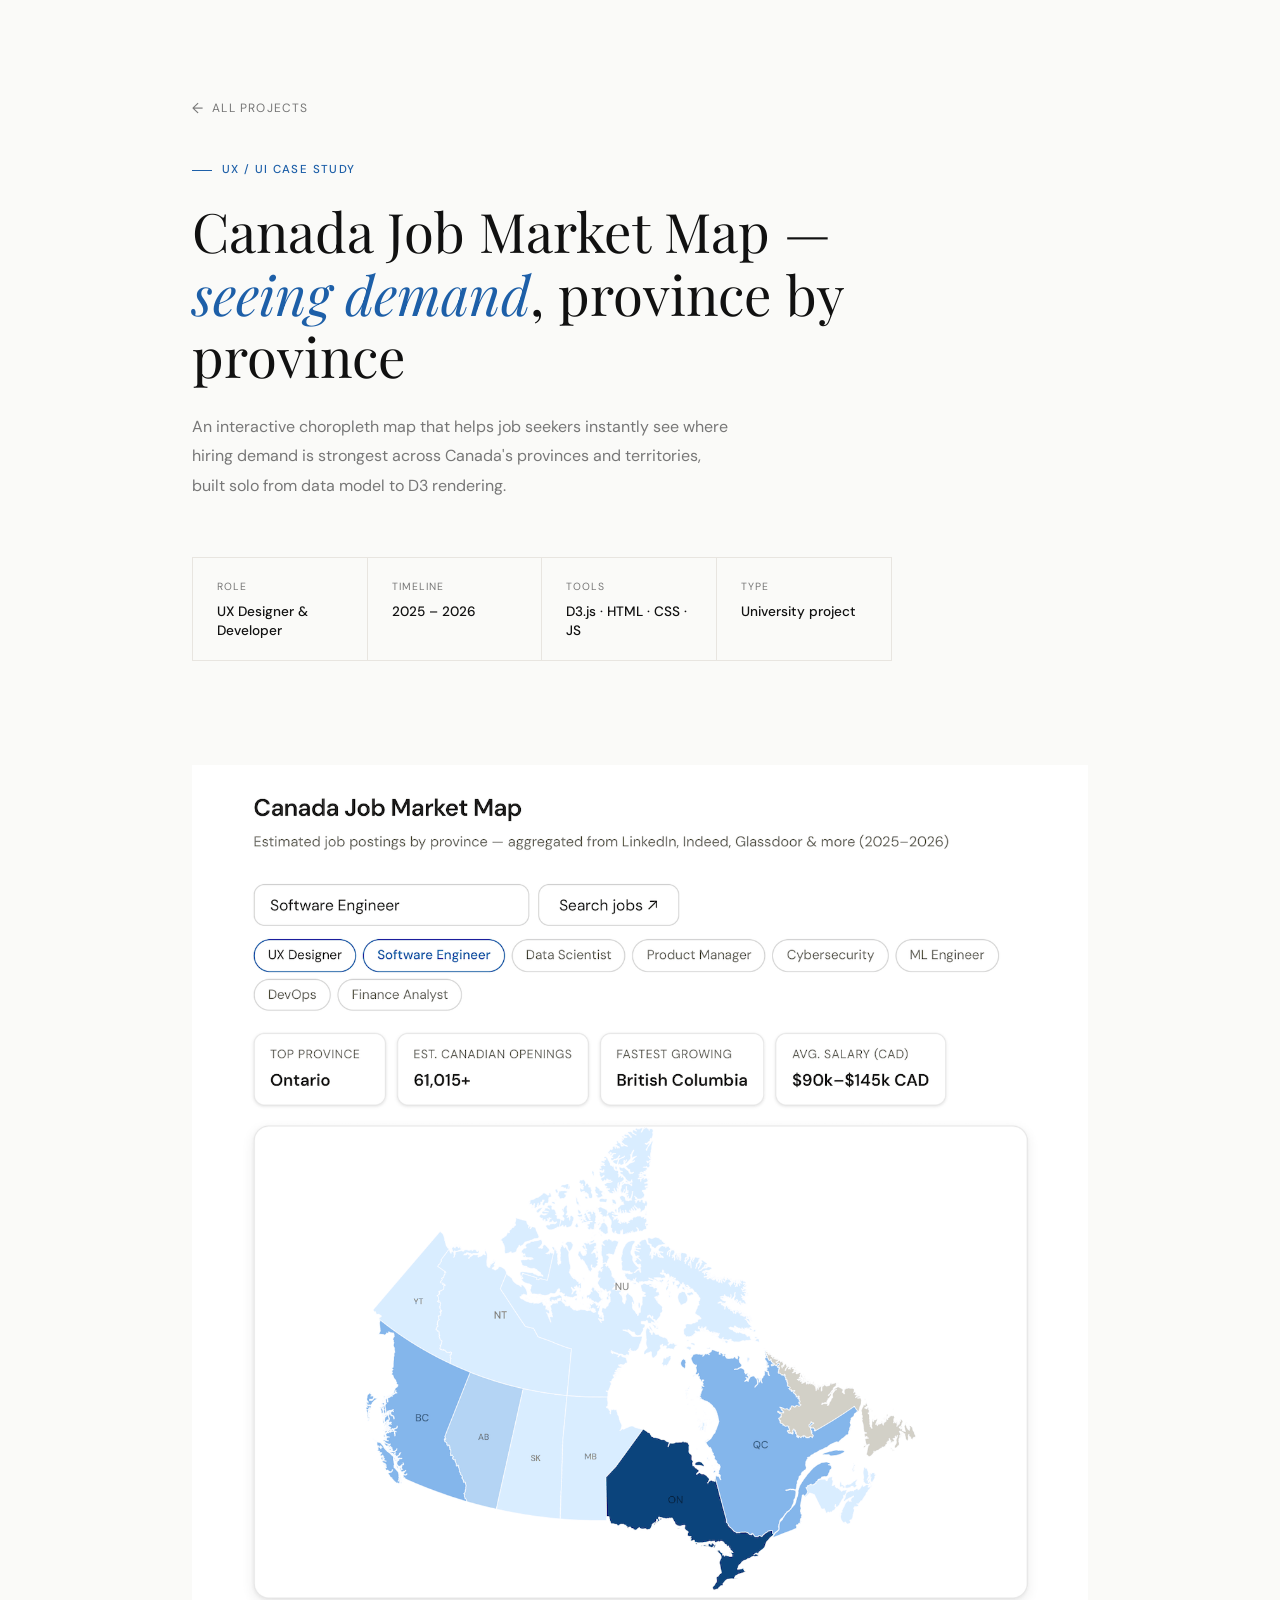
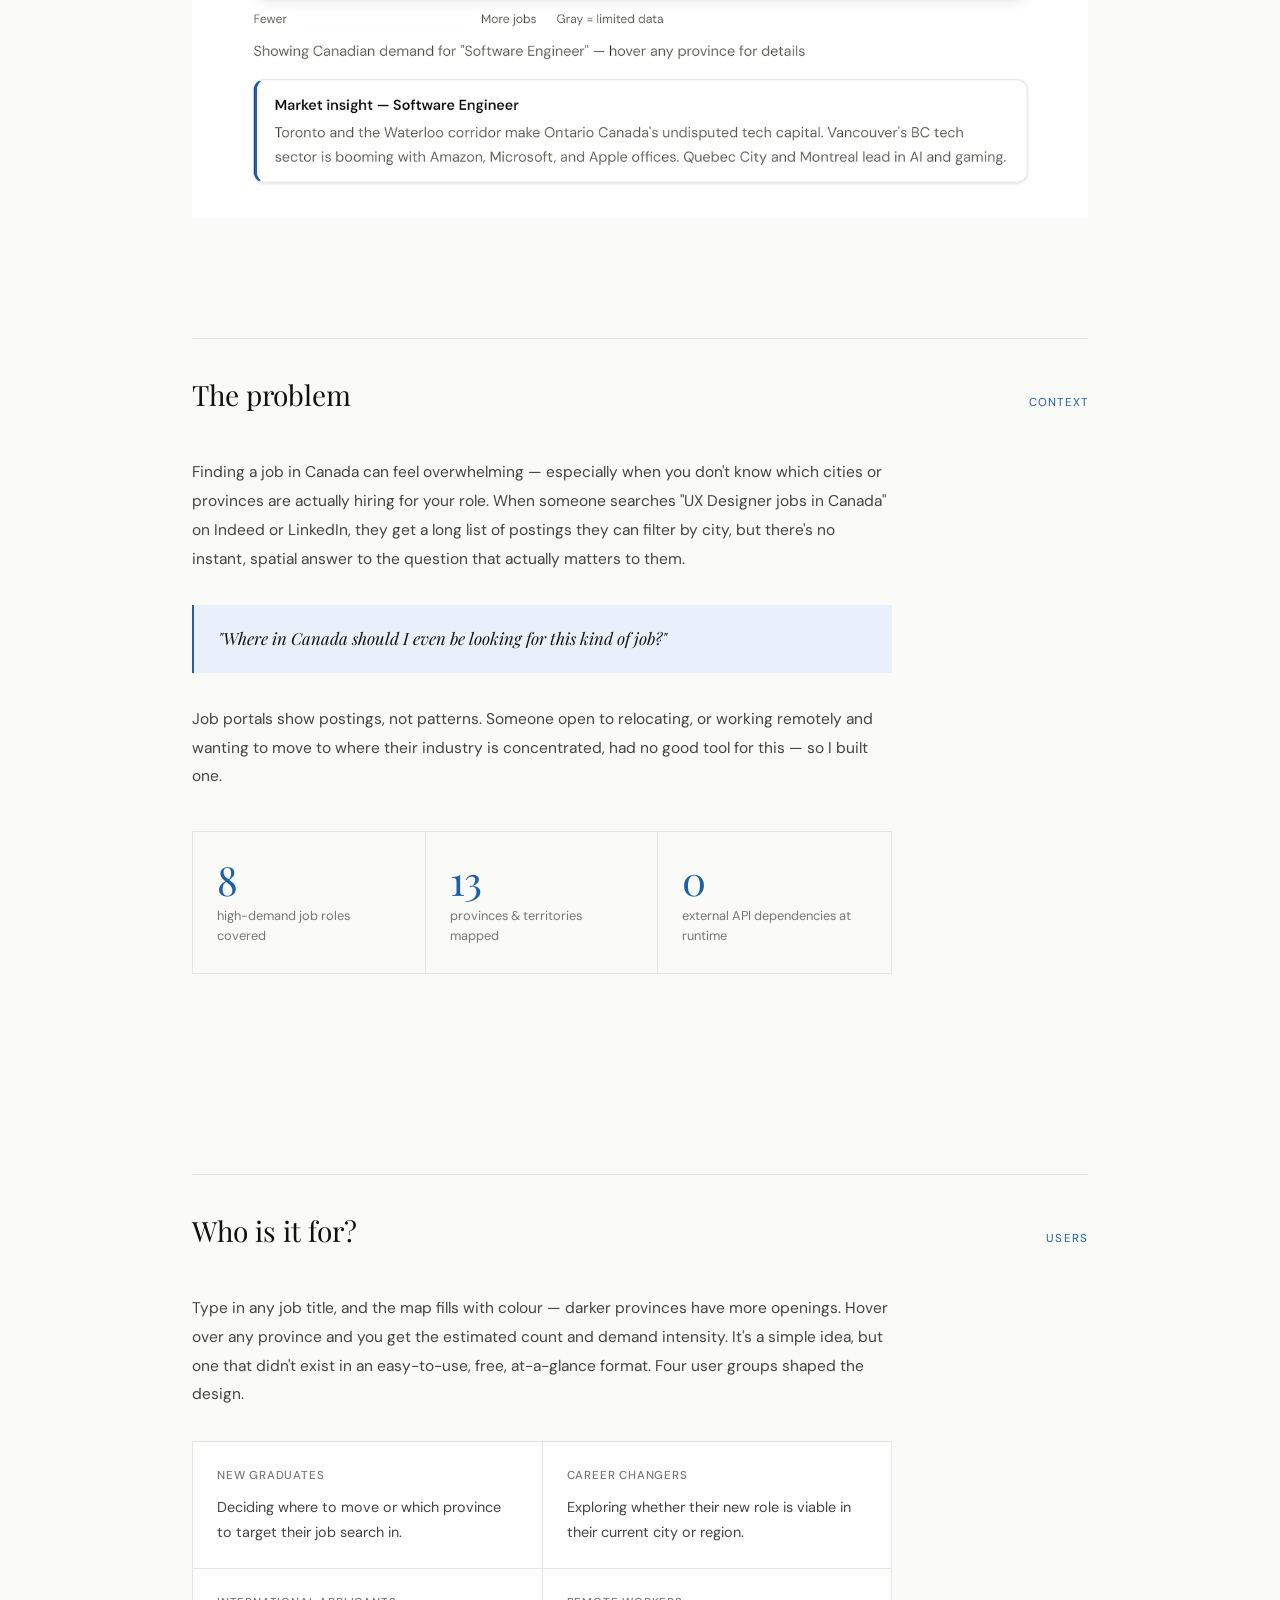
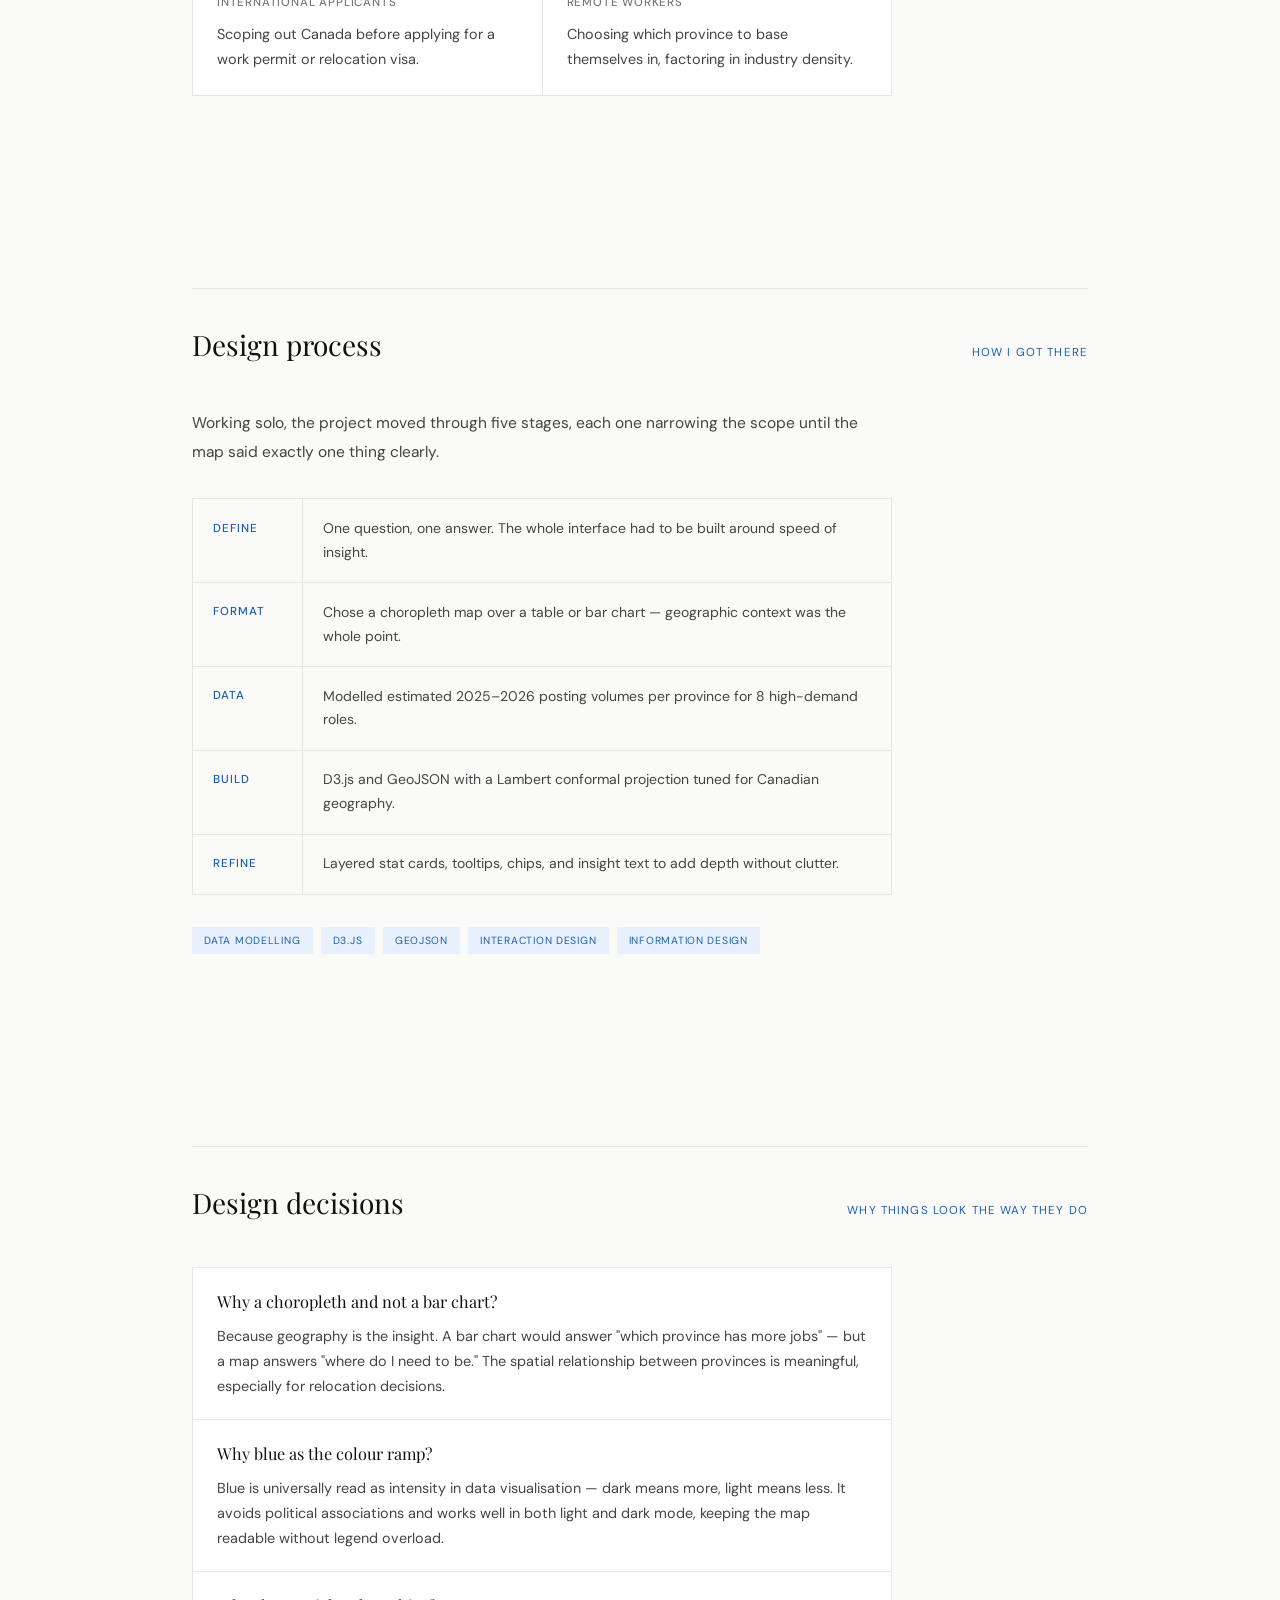
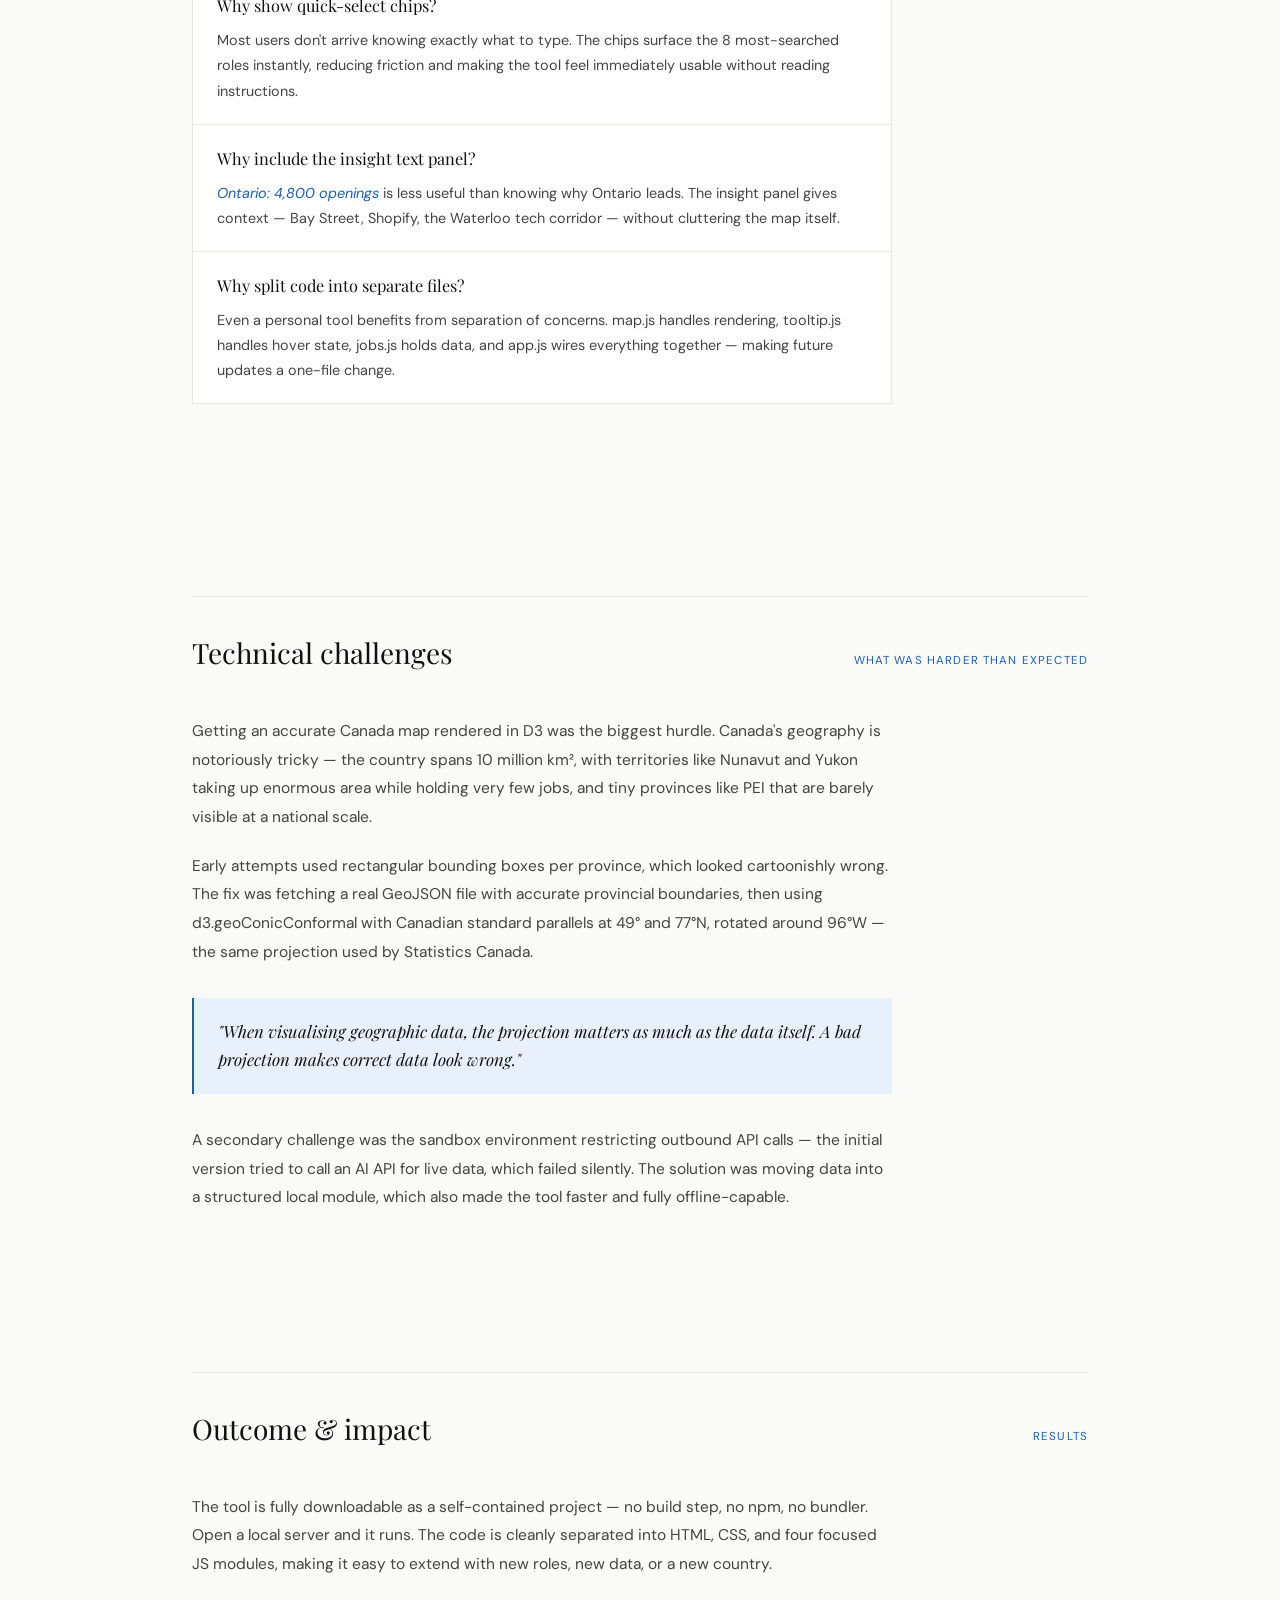
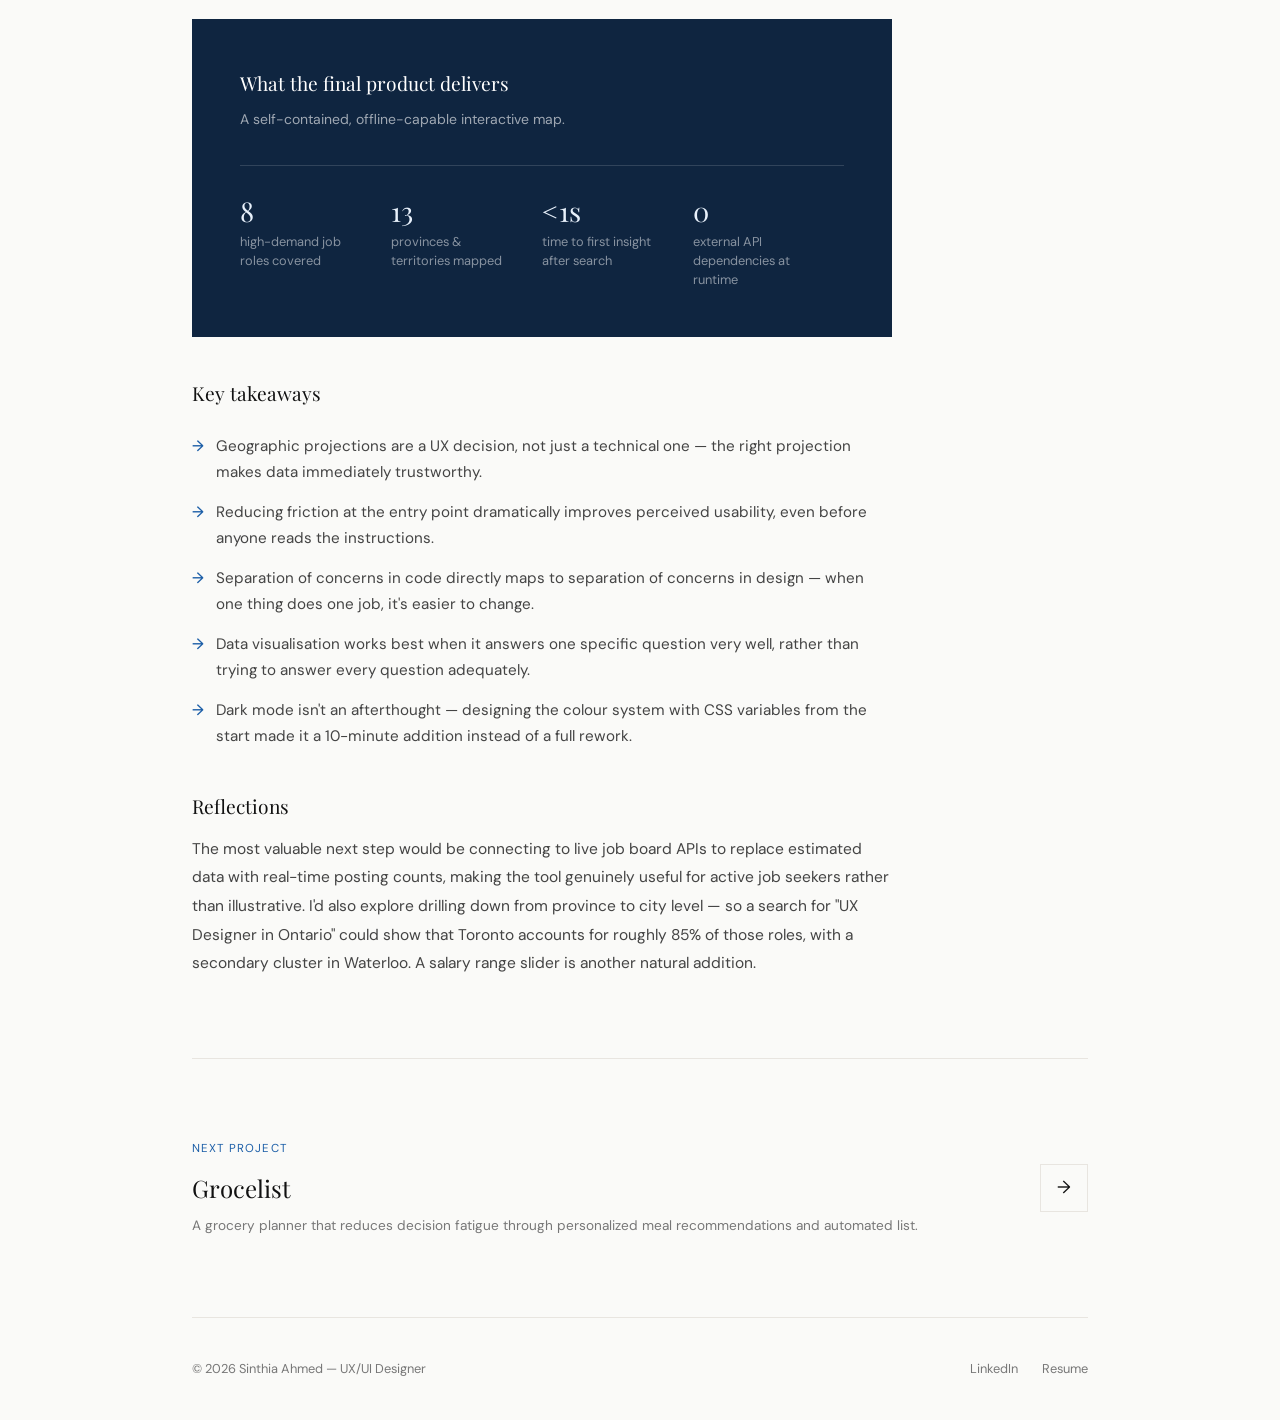
==== projects/jobViz/canada-job-map-case-study.html @ b506d843 "portfolio final touches" ====
<!DOCTYPE html>
<html lang="en">
<head>
  <meta charset="UTF-8" />
  <meta name="viewport" content="width=device-width, initial-scale=1.0" />
  <title>Case Study — Canada Job Market Map</title>
  <meta name="description" content="UX/UI case study by Sinthia Ahmed — Canada Job Market Map, an interactive choropleth that helps job seekers visualise hiring demand by province." />
  <link rel="preconnect" href="https://fonts.googleapis.com" />
  <link rel="preconnect" href="https://fonts.gstatic.com" crossorigin />
  <link href="https://fonts.googleapis.com/css2?family=Playfair+Display:ital,wght@0,400;0,500;1,400&family=DM+Sans:wght@300;400;500&display=swap" rel="stylesheet" />
  <style>
    *, *::before, *::after { margin: 0; padding: 0; box-sizing: border-box; }

    :root {
      --text:       #111111;
      --text-muted: #777777;
      --border:     #e8e5e0;
      --bg:         #fafaf8;
      --card:       #ffffff;
      --warm-1:     #ede9e2;
      --warm-2:     #f4f1ec;
      --accent:     #1d5fa8;
      --accent-soft:#e8f1fb;
      --serif:      'Playfair Display', Georgia, serif;
      --sans:       'DM Sans', sans-serif;
      --col:        700px;
    }

    html { scroll-behavior: smooth; }

    body {
      font-family: var(--sans);
      background: var(--bg);
      color: var(--text);
      font-size: 15px;
      line-height: 1.7;
      -webkit-font-smoothing: antialiased;
    }

    .site {
      max-width: 960px;
      margin: 0 auto;
      padding: 0 2rem;
    }

    /* ── NAV ── */
    nav {
      display: flex;
      justify-content: space-between;
      align-items: center;
      padding: 2rem 0;
      border-bottom: 1px solid var(--border);
      position: sticky;
      top: 0;
      background: var(--bg);
      z-index: 100;
    }

    .logo {
      display: flex;
      align-items: center;
      gap: 0.5rem;
      text-decoration: none;
      color: var(--text);
      font-family: var(--serif);
      font-size: 1.05rem;
    }

    .logo .dot { width: 7px; height: 7px; border-radius: 50%; background: var(--accent); display: inline-block; }
    .logo:hover { opacity: 0.75; }

    .nav-links {
      display: flex;
      gap: 2rem;
      list-style: none;
    }

    .nav-links a {
      color: var(--text-muted);
      text-decoration: none;
      font-size: 0.8rem;
      letter-spacing: 0.06em;
      text-transform: uppercase;
      transition: color 0.2s;
    }

    .nav-links a:hover { color: var(--accent); }

    /* ── HERO ── */
    .cs-hero {
      padding: 6rem 0 4rem;
      max-width: var(--col);
      opacity: 0;
      transform: translateY(20px);
      animation: fadeUp 0.8s ease forwards 0.1s;
    }

    .back-link {
      display: inline-flex;
      align-items: center;
      gap: 0.5rem;
      font-size: 0.75rem;
      text-transform: uppercase;
      letter-spacing: 0.1em;
      color: var(--text-muted);
      text-decoration: none;
      margin-bottom: 2.5rem;
      transition: color 0.2s;
    }

    .back-link:hover { color: var(--accent); }
    .back-link::before { content: '←'; font-size: 0.9rem; }

    .hero-eyebrow {
      font-size: 0.72rem;
      text-transform: uppercase;
      letter-spacing: 0.12em;
      color: var(--accent);
      font-weight: 500;
      margin-bottom: 1.25rem;
      display: flex;
      align-items: center;
      gap: 0.6rem;
    }

    .hero-eyebrow::before {
      content: '';
      display: inline-block;
      width: 20px;
      height: 1px;
      background: var(--accent);
    }

    .cs-hero h1 {
      font-family: var(--serif);
      font-size: clamp(2.4rem, 5vw, 3.4rem);
      font-weight: 400;
      line-height: 1.15;
      margin-bottom: 1.5rem;
    }

    .cs-hero h1 em {
      font-style: italic;
      color: var(--accent);
    }

    .cs-hero .hero-desc {
      color: var(--text-muted);
      font-size: 1rem;
      max-width: 540px;
      line-height: 1.85;
      margin-bottom: 2.5rem;
    }

    /* ── META ROW ── */
    .meta-row {
      display: grid;
      grid-template-columns: repeat(4, 1fr);
      gap: 0;
      border: 1px solid var(--border);
      margin: 3.5rem 0 0;
    }

    .meta-cell {
      padding: 1.25rem 1.5rem;
      border-right: 1px solid var(--border);
    }

    .meta-cell:last-child { border-right: none; }

    .meta-label {
      font-size: 0.65rem;
      text-transform: uppercase;
      letter-spacing: 0.1em;
      color: var(--text-muted);
      margin-bottom: 0.4rem;
    }

    .meta-value {
      font-size: 0.85rem;
      font-weight: 500;
      color: var(--text);
      line-height: 1.4;
    }

    /* ── IMAGE SLOTS ── */
    .img-full {
      width: 100%;
      background: var(--warm-1);
      margin: 2.5rem 0;
      overflow: hidden;
      display: flex;
      align-items: center;
      justify-content: center;
    }

    .img-full img { width: 100%; height: auto; display: block; }

    .img-slot {
      width: 100%;
      background: var(--warm-1);
      display: flex;
      align-items: center;
      justify-content: center;
      min-height: 200px;
      position: relative;
      overflow: hidden;
    }

    .img-slot img {
      width: 100%;
      height: auto;
      display: block;
      object-fit: cover;
    }
    
    /* ── SECTION STRUCTURE ── */
    .cs-section { padding: 5rem 0; }

    .section-header {
      display: flex;
      justify-content: space-between;
      align-items: baseline;
      border-top: 1px solid var(--border);
      padding-top: 2rem;
      margin-bottom: 2.5rem;
    }

    .section-header h2 {
      font-family: var(--serif);
      font-size: 1.75rem;
      font-weight: 400;
    }

    .section-header span {
      font-size: 0.72rem;
      text-transform: uppercase;
      letter-spacing: 0.1em;
      color: var(--accent);
    }

    .body-col { max-width: var(--col); }

    .body-col p {
      color: #444;
      margin-bottom: 1.25rem;
      font-size: 0.97rem;
      line-height: 1.85;
    }

    .body-col p:last-child { margin-bottom: 0; }

    h3 {
      font-family: var(--serif);
      font-size: 1.2rem;
      font-weight: 400;
      margin: 2.5rem 0 0.75rem;
    }

    /* ── CALLOUT ── */
    .callout {
      border-left: 2px solid var(--accent);
      padding: 1.25rem 1.5rem;
      margin: 2rem 0;
      background: var(--accent-soft);
    }

    .callout p {
      font-family: var(--serif);
      font-style: italic;
      font-size: 1.05rem;
      color: var(--text);
      margin: 0;
      line-height: 1.65;
    }

    /* ── STAT ROW ── */
    .stat-row {
      display: grid;
      grid-template-columns: repeat(3, 1fr);
      border: 1px solid var(--border);
      margin: 2.5rem 0;
    }

    .stat-cell {
      padding: 1.75rem 1.5rem;
      border-right: 1px solid var(--border);
    }

    .stat-cell:last-child { border-right: none; }

    .stat-number {
      font-family: var(--serif);
      font-size: 2.5rem;
      font-weight: 400;
      line-height: 1;
      margin-bottom: 0.4rem;
      color: var(--accent);
    }

    .stat-desc {
      font-size: 0.8rem;
      color: var(--text-muted);
      line-height: 1.5;
    }

    /* ── TAGS ── */
    .tag-list {
      display: flex;
      flex-wrap: wrap;
      gap: 0.5rem;
      margin: 1.25rem 0 2rem;
    }

    .tag {
      font-size: 0.65rem;
      text-transform: uppercase;
      letter-spacing: 0.07em;
      color: var(--accent);
      border: 1px solid var(--accent-soft);
      background: var(--accent-soft);
      padding: 0.25rem 0.7rem;
    }

    /* ── TWO COLUMN GRID (users) ── */
    .two-col-grid {
      display: grid;
      grid-template-columns: 1fr 1fr;
      gap: 1px;
      background: var(--border);
      border: 1px solid var(--border);
      margin: 2rem 0;
    }
    .two-col-cell {
      background: var(--card);
      padding: 1.5rem;
    }
    .two-col-cell h4 {
      font-size: 0.72rem;
      font-weight: 500;
      letter-spacing: 0.07em;
      text-transform: uppercase;
      color: var(--text-muted);
      margin-bottom: 0.6rem;
    }
    .two-col-cell p {
      font-size: 0.9rem;
      color: #444;
      margin: 0;
      line-height: 1.7;
    }

    /* ── PROCESS TABLE ── */
    .process-table {
      width: 100%;
      border: 1px solid var(--border);
      border-collapse: collapse;
      margin: 2rem 0;
      font-size: 0.875rem;
    }

    .process-table tr { border-bottom: 1px solid var(--border); }
    .process-table tr:last-child { border-bottom: none; }

    .process-table td {
      padding: 1.1rem 1.25rem;
      vertical-align: top;
    }

    .process-table td:first-child {
      width: 110px;
      color: var(--accent);
      font-weight: 500;
      font-size: 0.72rem;
      text-transform: uppercase;
      letter-spacing: 0.08em;
      border-right: 1px solid var(--border);
      white-space: nowrap;
      padding-top: 1.2rem;
    }

    .process-table td:last-child { color: #444; line-height: 1.7; }

    /* ── DECISION LIST ── */
    .decisions {
      display: flex;
      flex-direction: column;
      gap: 1px;
      background: var(--border);
      border: 1px solid var(--border);
      margin: 2rem 0;
    }
    .decision {
      background: var(--card);
      padding: 1.25rem 1.5rem;
    }
    .decision-q {
      font-family: var(--serif);
      font-size: 1.02rem;
      color: var(--text);
      margin-bottom: 0.5rem;
    }
    .decision-a {
      font-size: 0.9rem;
      color: #444;
      line-height: 1.75;
    }
    .decision-a em { color: var(--accent); font-style: italic; }

    /* ── OUTCOME BAND ── */
    .outcome-band {
      background: #0f2540;
      color: #fff;
      padding: 3rem;
      margin: 2.5rem 0;
    }

    .outcome-band h3 {
      font-family: var(--serif);
      font-size: 1.2rem;
      font-weight: 400;
      color: #fff;
      margin: 0 0 0.5rem;
    }

    .outcome-band p { color: rgba(255,255,255,0.6); font-size: 0.875rem; margin: 0 0 2rem; }

    .outcome-stats {
      display: grid;
      grid-template-columns: repeat(4, 1fr);
      gap: 0;
      border-top: 1px solid rgba(255,255,255,0.14);
      padding-top: 2rem;
    }

    .outcome-stat { padding-right: 2rem; }

    .outcome-stat .stat-number { color: var(--accent-soft); font-size: 1.7rem; }
    .outcome-stat .stat-desc { color: rgba(255,255,255,0.5); }

    /* ── LEARNINGS LIST ── */
    .learnings-list {
      list-style: none;
      margin: 1.5rem 0;
      display: flex;
      flex-direction: column;
      gap: 0.9rem;
    }
    .learnings-list li {
      display: flex;
      gap: 0.75rem;
      align-items: flex-start;
      font-size: 0.95rem;
      color: #444;
      line-height: 1.7;
    }
    .learnings-list li::before {
      content: '→';
      color: var(--accent);
      font-weight: 500;
      flex-shrink: 0;
    }

    /* ── NEXT PROJECT ── */
    .next-project {
      padding: 5rem 0;
      border-top: 1px solid var(--border);
      display: flex;
      justify-content: space-between;
      align-items: center;
    }

    .next-project .label {
      font-size: 0.72rem;
      text-transform: uppercase;
      letter-spacing: 0.1em;
      color: var(--accent);
      margin-bottom: 0.6rem;
    }

    .next-project h2 {
      font-family: var(--serif);
      font-size: 1.5rem;
      font-weight: 400;
      margin-bottom: 0.3rem;
    }

    .next-project p { font-size: 0.85rem; color: var(--text-muted); }

    .next-arrow {
      flex-shrink: 0;
      width: 48px;
      height: 48px;
      border: 1px solid var(--border);
      display: flex;
      align-items: center;
      justify-content: center;
      text-decoration: none;
      color: var(--text);
      font-size: 1.1rem;
      transition: border-color 0.2s, background 0.2s, color 0.2s;
      margin-left: 2rem;
    }

    .next-arrow:hover { border-color: var(--accent); background: var(--accent); color: #fff; }

    /* ── FOOTER ── */
    footer {
      border-top: 1px solid var(--border);
      padding: 2.5rem 0;
      display: flex;
      justify-content: space-between;
      align-items: center;
    }

    footer p { font-size: 0.8rem; color: var(--text-muted); }

    .footer-links { display: flex; gap: 1.5rem; }

    .footer-links a {
      font-size: 0.8rem;
      color: var(--text-muted);
      text-decoration: none;
      transition: color 0.2s;
    }

    .footer-links a:hover { color: var(--accent); }

    /* ── ANIMATIONS ── */
    @keyframes fadeUp {
      to { opacity: 1; transform: translateY(0); }
    }

    .fade-in {
      opacity: 0;
      transform: translateY(16px);
      transition: opacity 0.6s ease, transform 0.6s ease;
    }

    .fade-in.visible { opacity: 1; transform: translateY(0); }

    /* ── RESPONSIVE ── */
    @media (max-width: 720px) {
      .meta-row { grid-template-columns: 1fr 1fr; }
      .meta-cell { border-bottom: 1px solid var(--border); }
      .stat-row { grid-template-columns: 1fr; }
      .stat-cell { border-right: none; border-bottom: 1px solid var(--border); }
      .two-col-grid { grid-template-columns: 1fr; }
      .decision { padding: 1.25rem; }
      .outcome-stats { grid-template-columns: 1fr 1fr; gap: 1.5rem; }
      .next-project { flex-direction: column; align-items: flex-start; gap: 2rem; }
      footer { flex-direction: column; gap: 1rem; text-align: center; }
      .outcome-band { padding: 2rem 1.5rem; }
    }

    @media (prefers-reduced-motion: reduce) {
      *, .fade-in { transition: none !important; animation: none !important; opacity: 1 !important; transform: none !important; }
    }
  </style>
</head>
<body>

<div class="site">

  <!-- ── NAV ──
    <a href="index.html" class="logo"><span class="dot"></span>Sinthia Ahmed</a>
    <ul class="nav-links">
      <li><a href="index.html#work">Work</a></li>
      <li><a href="index.html#about">About</a></li>
      <li><a href="index.html#skills">Skills</a></li>
      <li><a href="index.html#contact">Contact</a></li>
    </ul>
  </nav> -->

  <!-- ── HERO ── -->
  <div class="cs-hero">
    <a href="../../index.html#work" class="back-link">All projects</a>
    <div class="hero-eyebrow">UX / UI Case Study</div>
    <h1>Canada Job Market Map — <em>seeing demand</em>, province by province</h1>
    <p class="hero-desc">An interactive choropleth map that helps job seekers instantly see where hiring demand is strongest across Canada's provinces and territories, built solo from data model to D3 rendering.</p>

    <div class="meta-row">
      <div class="meta-cell">
        <div class="meta-label">Role</div>
        <div class="meta-value">UX Designer &amp; Developer</div>
      </div>
      <div class="meta-cell">
        <div class="meta-label">Timeline</div>
        <div class="meta-value">2025 – 2026</div>
      </div>
      <div class="meta-cell">
        <div class="meta-label">Tools</div>
        <div class="meta-value">D3.js · HTML · CSS · JS</div>
      </div>
      <div class="meta-cell">
        <div class="meta-label">Type</div>
        <div class="meta-value">University project</div>
      </div>
    </div>
  </div>

  <!-- ── HERO ── -->
  <div class="img-full">
    <div>
        <div class="img-slot">
          <img src="image/jobviz.png" alt="Responsive design" />
        </div>
        <!-- <p class="img-caption"></p> -->
      </div>
  </div>

  <!-- ── OVERVIEW / PROBLEM ── -->
  <section class="cs-section">
    <div class="section-header fade-in">
      <h2>The problem</h2>
      <span>Context</span>
    </div>

    <div class="body-col fade-in">
      <p>Finding a job in Canada can feel overwhelming — especially when you don't know which cities or provinces are actually hiring for your role. When someone searches "UX Designer jobs in Canada" on Indeed or LinkedIn, they get a long list of postings they can filter by city, but there's no instant, spatial answer to the question that actually matters to them.</p>

      <div class="callout">
        <p>"Where in Canada should I even be looking for this kind of job?"</p>
      </div>

      <p>Job portals show postings, not patterns. Someone open to relocating, or working remotely and wanting to move to where their industry is concentrated, had no good tool for this — so I built one.</p>

      <div class="stat-row fade-in">
        <div class="stat-cell">
          <div class="stat-number">8</div>
          <div class="stat-desc">high-demand job roles covered</div>
        </div>
        <div class="stat-cell">
          <div class="stat-number">13</div>
          <div class="stat-desc">provinces &amp; territories mapped</div>
        </div>
        <div class="stat-cell">
          <div class="stat-number">0</div>
          <div class="stat-desc">external API dependencies at runtime</div>
        </div>
      </div>
    </div>
  </section>

  <!-- ── WHO IT'S FOR ── -->
  <section class="cs-section">
    <div class="section-header fade-in">
      <h2>Who is it for?</h2>
      <span>Users</span>
    </div>

    <div class="body-col fade-in">
      <p>Type in any job title, and the map fills with colour — darker provinces have more openings. Hover over any province and you get the estimated count and demand intensity. It's a simple idea, but one that didn't exist in an easy-to-use, free, at-a-glance format. Four user groups shaped the design.</p>

      <div class="two-col-grid fade-in">
        <div class="two-col-cell">
          <h4>New graduates</h4>
          <p>Deciding where to move or which province to target their job search in.</p>
        </div>
        <div class="two-col-cell">
          <h4>Career changers</h4>
          <p>Exploring whether their new role is viable in their current city or region.</p>
        </div>
        <div class="two-col-cell">
          <h4>International applicants</h4>
          <p>Scoping out Canada before applying for a work permit or relocation visa.</p>
        </div>
        <div class="two-col-cell">
          <h4>Remote workers</h4>
          <p>Choosing which province to base themselves in, factoring in industry density.</p>
        </div>
      </div>
    </div>
  </section>

  <!-- ── DESIGN PROCESS ── -->
  <section class="cs-section">
    <div class="section-header fade-in">
      <h2>Design process</h2>
      <span>How I got there</span>
    </div>

    <div class="body-col fade-in">
      <p>Working solo, the project moved through five stages, each one narrowing the scope until the map said exactly one thing clearly.</p>

      <table class="process-table">
        <tr>
          <td>Define</td>
          <td>One question, one answer. The whole interface had to be built around speed of insight.</td>
        </tr>
        <tr>
          <td>Format</td>
          <td>Chose a choropleth map over a table or bar chart — geographic context was the whole point.</td>
        </tr>
        <tr>
          <td>Data</td>
          <td>Modelled estimated 2025–2026 posting volumes per province for 8 high-demand roles.</td>
        </tr>
        <tr>
          <td>Build</td>
          <td>D3.js and GeoJSON with a Lambert conformal projection tuned for Canadian geography.</td>
        </tr>
        <tr>
          <td>Refine</td>
          <td>Layered stat cards, tooltips, chips, and insight text to add depth without clutter.</td>
        </tr>
      </table>

      <div class="tag-list">
        <span class="tag">Data modelling</span>
        <span class="tag">D3.js</span>
        <span class="tag">GeoJSON</span>
        <span class="tag">Interaction design</span>
        <span class="tag">Information design</span>
      </div>
    </div>
  </section>

  <!-- ── DESIGN DECISIONS ── -->
  <section class="cs-section">
    <div class="section-header fade-in">
      <h2>Design decisions</h2>
      <span>Why things look the way they do</span>
    </div>

    <div class="body-col fade-in">
      <div class="decisions">
        <div class="decision">
          <div class="decision-q">Why a choropleth and not a bar chart?</div>
          <div class="decision-a">Because geography is the insight. A bar chart would answer "which province has more jobs" — but a map answers "where do I need to be." The spatial relationship between provinces is meaningful, especially for relocation decisions.</div>
        </div>
        <div class="decision">
          <div class="decision-q">Why blue as the colour ramp?</div>
          <div class="decision-a">Blue is universally read as intensity in data visualisation — dark means more, light means less. It avoids political associations and works well in both light and dark mode, keeping the map readable without legend overload.</div>
        </div>
        <div class="decision">
          <div class="decision-q">Why show quick-select chips?</div>
          <div class="decision-a">Most users don't arrive knowing exactly what to type. The chips surface the 8 most-searched roles instantly, reducing friction and making the tool feel immediately usable without reading instructions.</div>
        </div>
        <div class="decision">
          <div class="decision-q">Why include the insight text panel?</div>
          <div class="decision-a"><em>Ontario: 4,800 openings</em> is less useful than knowing why Ontario leads. The insight panel gives context — Bay Street, Shopify, the Waterloo tech corridor — without cluttering the map itself.</div>
        </div>
        <div class="decision">
          <div class="decision-q">Why split code into separate files?</div>
          <div class="decision-a">Even a personal tool benefits from separation of concerns. map.js handles rendering, tooltip.js handles hover state, jobs.js holds data, and app.js wires everything together — making future updates a one-file change.</div>
        </div>
      </div>
    </div>
  </section>

  <!-- ── TECHNICAL CHALLENGES ── -->
  <section class="cs-section">
    <div class="section-header fade-in">
      <h2>Technical challenges</h2>
      <span>What was harder than expected</span>
    </div>

    <div class="body-col fade-in">
      <p>Getting an accurate Canada map rendered in D3 was the biggest hurdle. Canada's geography is notoriously tricky — the country spans 10 million km², with territories like Nunavut and Yukon taking up enormous area while holding very few jobs, and tiny provinces like PEI that are barely visible at a national scale.</p>

      <p>Early attempts used rectangular bounding boxes per province, which looked cartoonishly wrong. The fix was fetching a real GeoJSON file with accurate provincial boundaries, then using d3.geoConicConformal with Canadian standard parallels at 49° and 77°N, rotated around 96°W — the same projection used by Statistics Canada.</p>

      <div class="callout">
        <p>"When visualising geographic data, the projection matters as much as the data itself. A bad projection makes correct data look wrong."</p>
      </div>

      <p>A secondary challenge was the sandbox environment restricting outbound API calls — the initial version tried to call an AI API for live data, which failed silently. The solution was moving data into a structured local module, which also made the tool faster and fully offline-capable.</p>
    </div>
  </section>

  <!-- ── OUTCOME ── -->
  <section class="cs-section">
    <div class="section-header fade-in">
      <h2>Outcome &amp; impact</h2>
      <span>Results</span>
    </div>

    <div class="body-col fade-in">
      <p>The tool is fully downloadable as a self-contained project — no build step, no npm, no bundler. Open a local server and it runs. The code is cleanly separated into HTML, CSS, and four focused JS modules, making it easy to extend with new roles, new data, or a new country.</p>

      <div class="outcome-band">
        <h3>What the final product delivers</h3>
        <p>A self-contained, offline-capable interactive map.</p>
        <div class="outcome-stats">
          <div class="outcome-stat">
            <div class="stat-number">8</div>
            <div class="stat-desc">high-demand job roles covered</div>
          </div>
          <div class="outcome-stat">
            <div class="stat-number">13</div>
            <div class="stat-desc">provinces &amp; territories mapped</div>
          </div>
          <div class="outcome-stat">
            <div class="stat-number">&lt;1s</div>
            <div class="stat-desc">time to first insight after search</div>
          </div>
          <div class="outcome-stat">
            <div class="stat-number">0</div>
            <div class="stat-desc">external API dependencies at runtime</div>
          </div>
        </div>
      </div>

      <h3>Key takeaways</h3>
      <ul class="learnings-list">
        <li>Geographic projections are a UX decision, not just a technical one — the right projection makes data immediately trustworthy.</li>
        <li>Reducing friction at the entry point dramatically improves perceived usability, even before anyone reads the instructions.</li>
        <li>Separation of concerns in code directly maps to separation of concerns in design — when one thing does one job, it's easier to change.</li>
        <li>Data visualisation works best when it answers one specific question very well, rather than trying to answer every question adequately.</li>
        <li>Dark mode isn't an afterthought — designing the colour system with CSS variables from the start made it a 10-minute addition instead of a full rework.</li>
      </ul>

      <h3>Reflections</h3>
      <p>The most valuable next step would be connecting to live job board APIs to replace estimated data with real-time posting counts, making the tool genuinely useful for active job seekers rather than illustrative. I'd also explore drilling down from province to city level — so a search for "UX Designer in Ontario" could show that Toronto accounts for roughly 85% of those roles, with a secondary cluster in Waterloo. A salary range slider is another natural addition.</p>
    </div>
  </section>

  <!-- ── NEXT PROJECT ── -->
  <div class="next-project fade-in">
    <div>
      <div class="label">Next project</div>
      <h2>Grocelist</h2>
      <p>A grocery planner that reduces decision fatigue through personalized meal recommendations and automated list.</p>
    </div>
    <a href="../grocelist/grocelist-case-study.html" class="next-arrow">→</a>
  </div>

  <!-- FOOTER -->
  <footer>
      <p>&copy; 2026 Sinthia Ahmed &mdash; UX/UI Designer</p>
          <div class="footer-links">
          <a href="https://www.linkedin.com/in/sinthia-ahmed-254bb218a" target="_blank">LinkedIn</a>
          <!-- <a href="https://dribbble.com/yourhandle" target="_blank">Dribbble</a> -->
          <a href="assets/resume/Sinthia Ahmed_Resume2026.pdf" download>Resume</a>
      </div>
  </footer>

</div><!-- /site -->

<script>
  const observer = new IntersectionObserver((entries) => {
    entries.forEach(entry => {
      if (entry.isIntersecting) {
        entry.target.classList.add('visible');
        observer.unobserve(entry.target);
      }
    });
  }, { threshold: 0.08 });

  document.querySelectorAll('.fade-in').forEach(el => observer.observe(el));

  document.querySelectorAll('a[href^="#"]').forEach(link => {
    link.addEventListener('click', e => {
      const target = document.querySelector(link.getAttribute('href'));
      if (target) { e.preventDefault(); target.scrollIntoView({ behavior: 'smooth', block: 'start' }); }
    });
  });
</script>

</body>
</html>
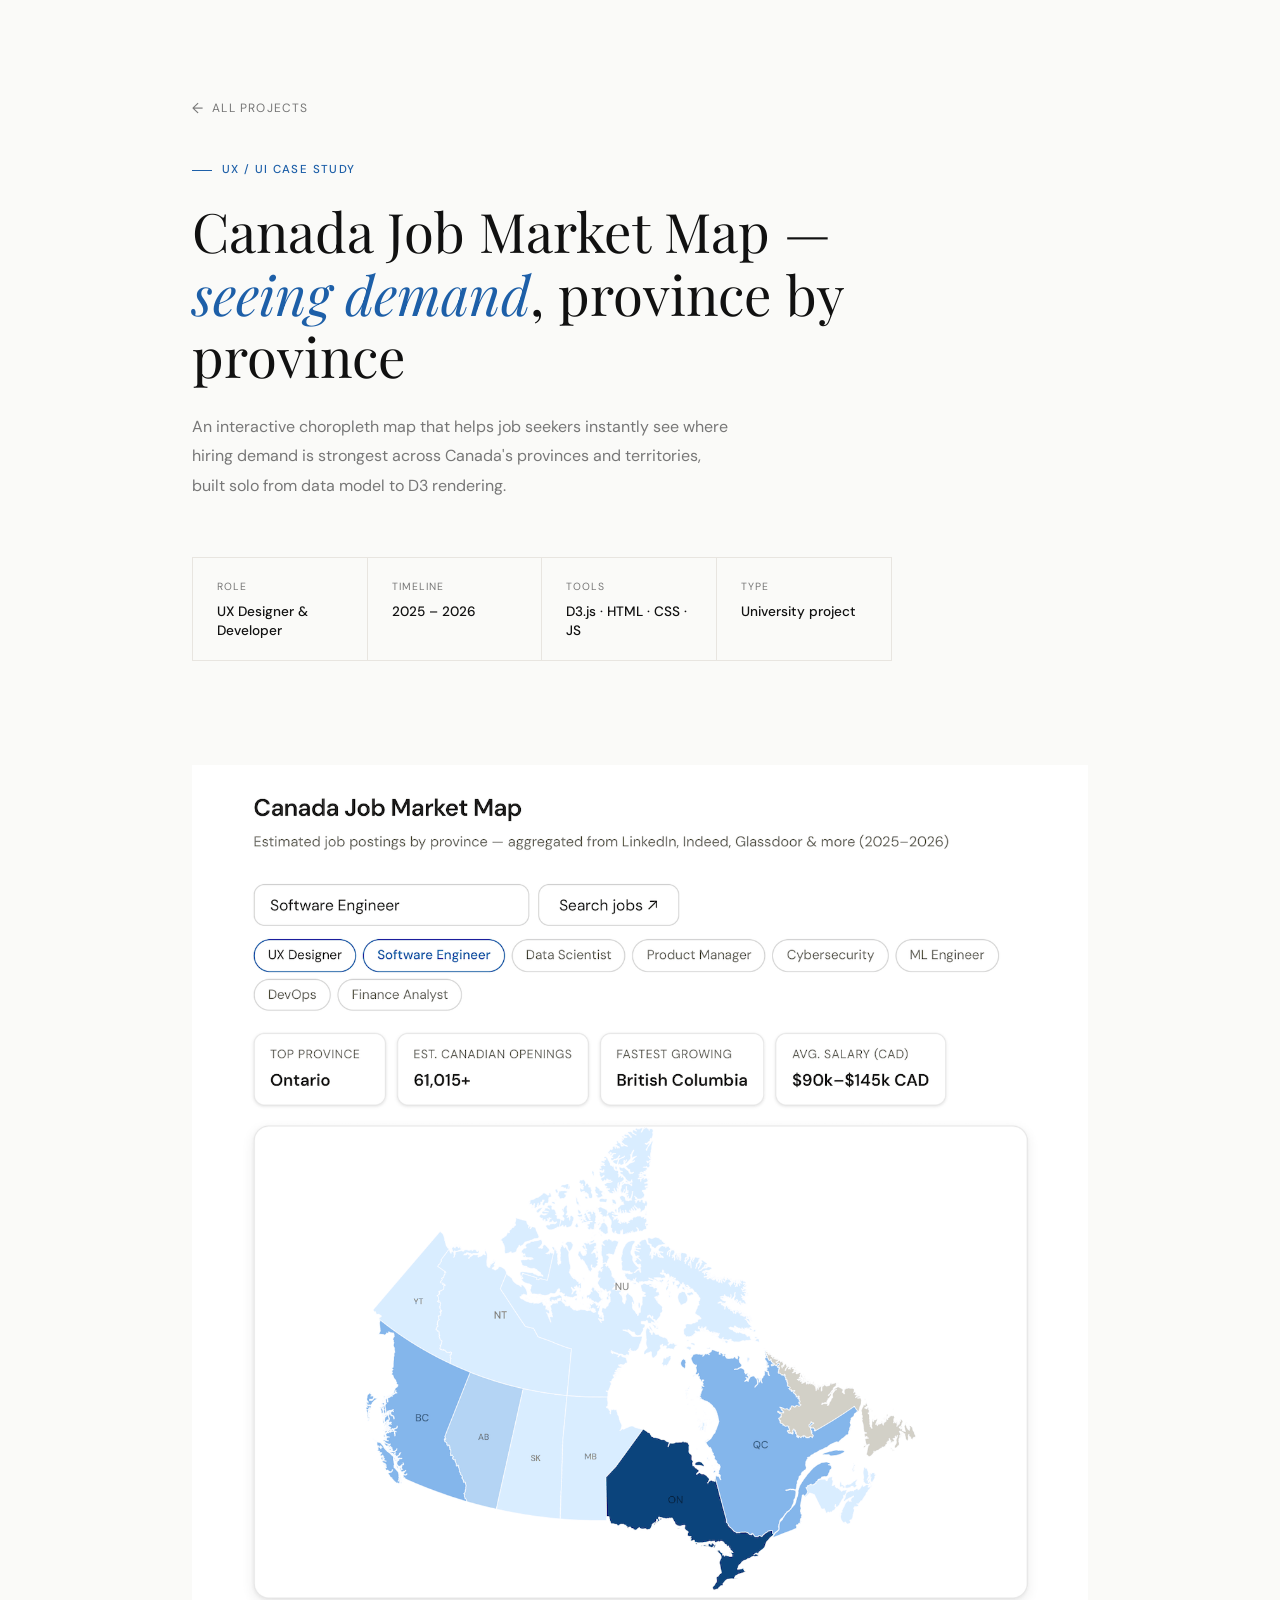
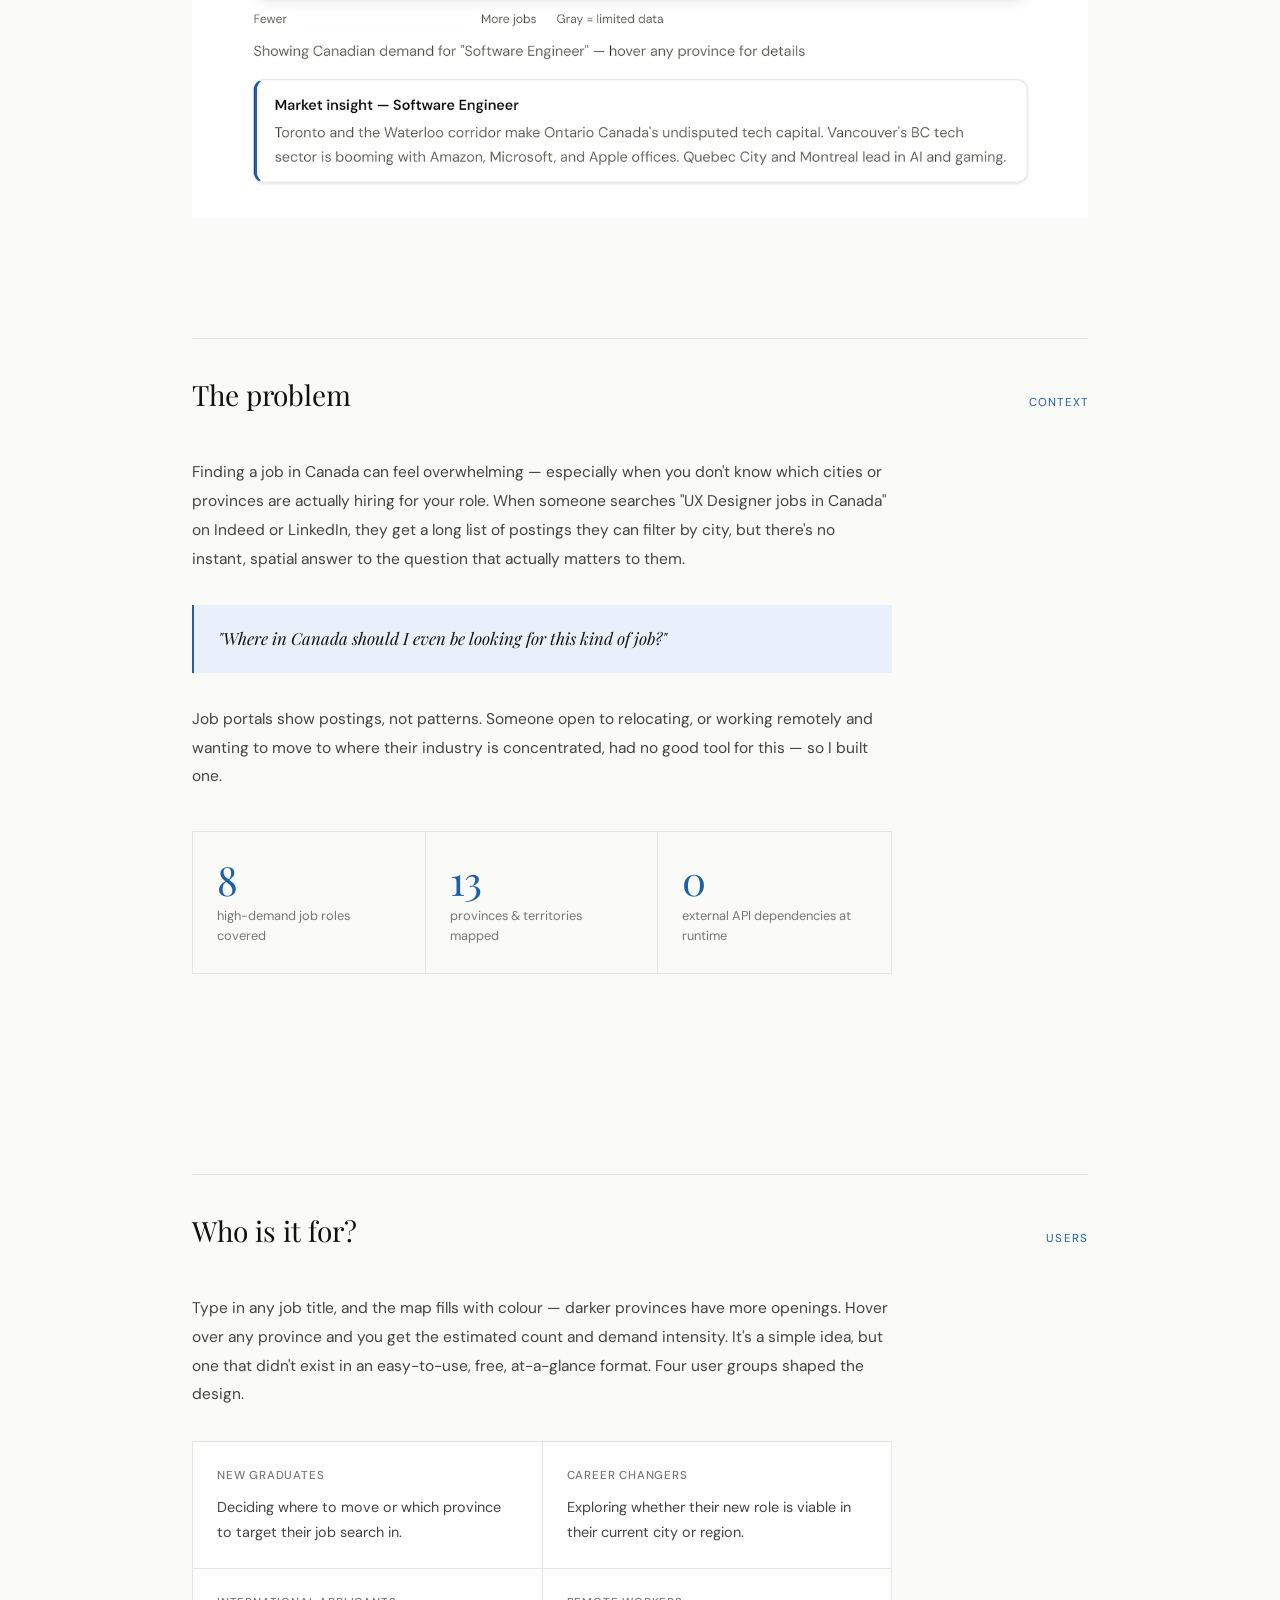
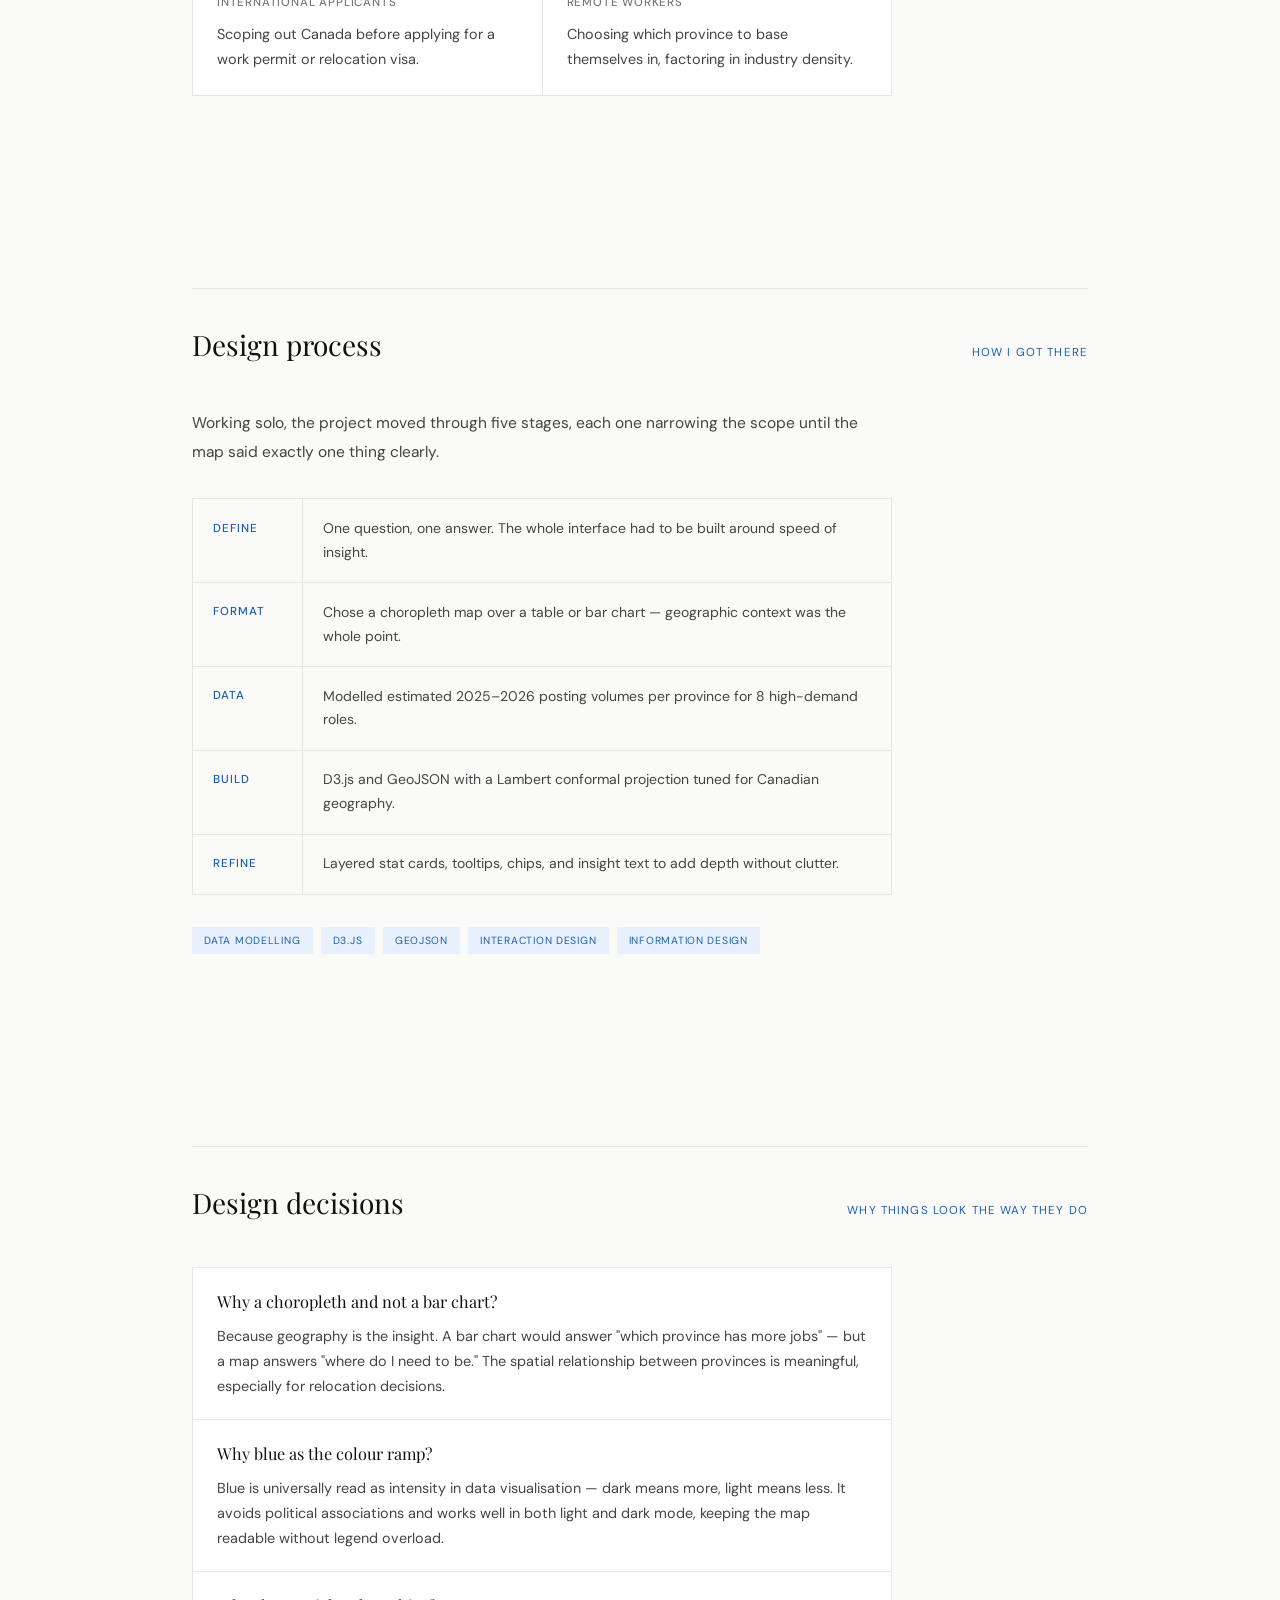
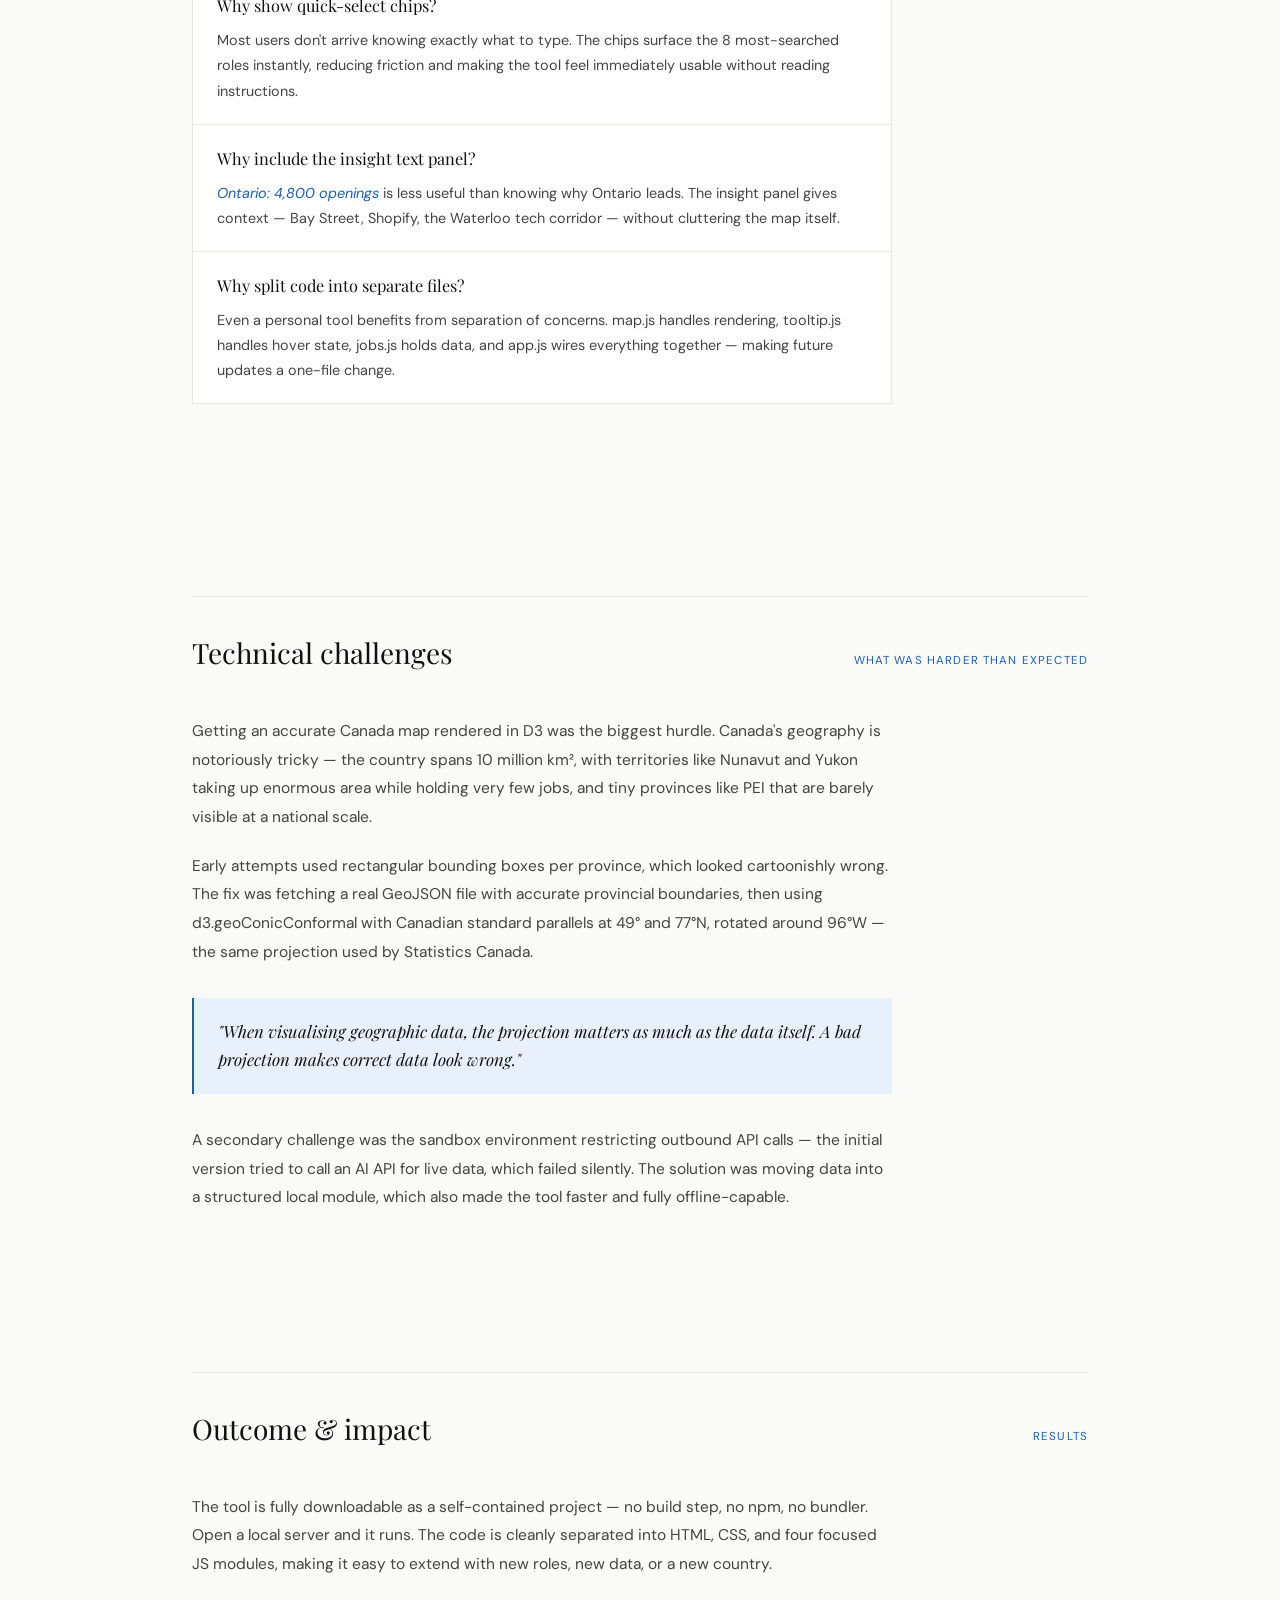
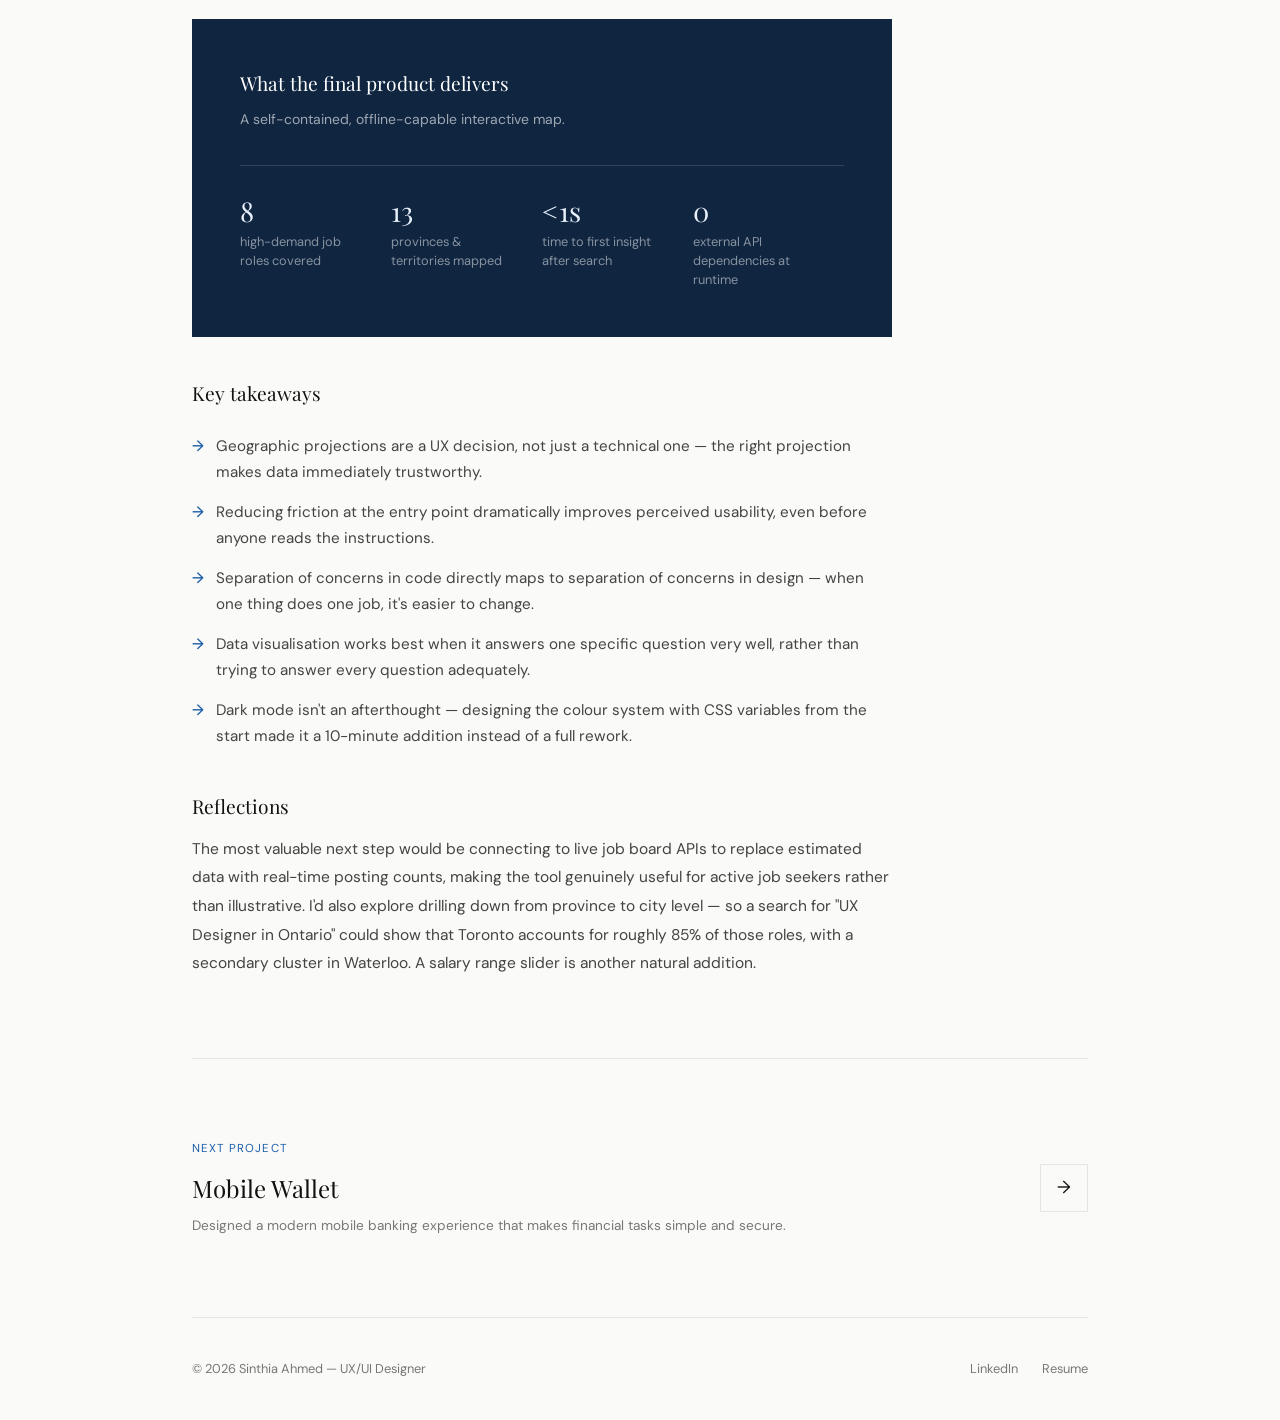
==== commit 87f8f841: "made changes to jobViz" ====
--- a/projects/jobViz/canada-job-map-case-study.html
+++ b/projects/jobViz/canada-job-map-case-study.html
@@ -820,10 +820,10 @@
   <div class="next-project fade-in">
     <div>
       <div class="label">Next project</div>
-      <h2>Grocelist</h2>
-      <p>A grocery planner that reduces decision fatigue through personalized meal recommendations and automated list.</p>
-    </div>
-    <a href="../grocelist/grocelist-case-study.html" class="next-arrow">→</a>
+      <h2>Mobile Wallet</h2>
+      <p>Designed a modern mobile banking experience that makes financial tasks simple and secure.</p>
+    </div>
+    <a href="../mobileWallet/mobile-wallet-case-study.html" class="next-arrow">→</a>
   </div>
 
   <!-- FOOTER -->
